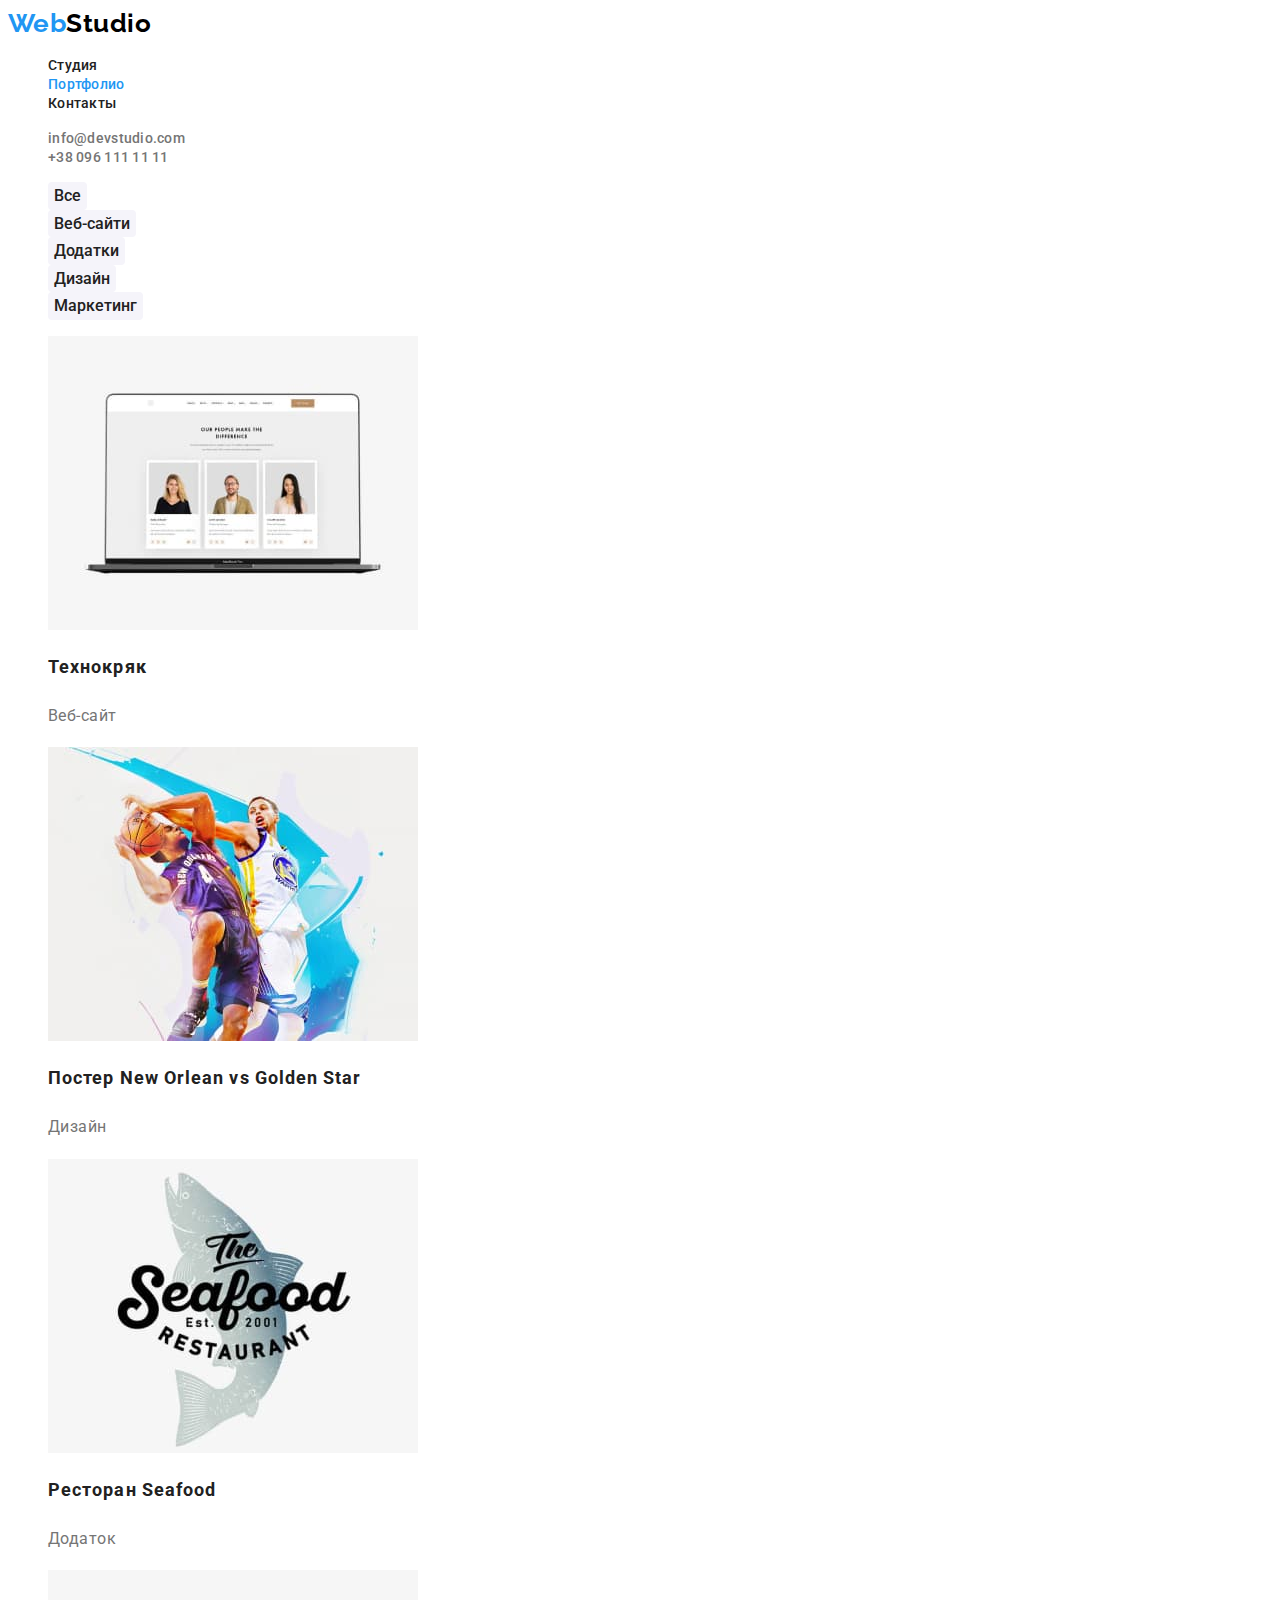
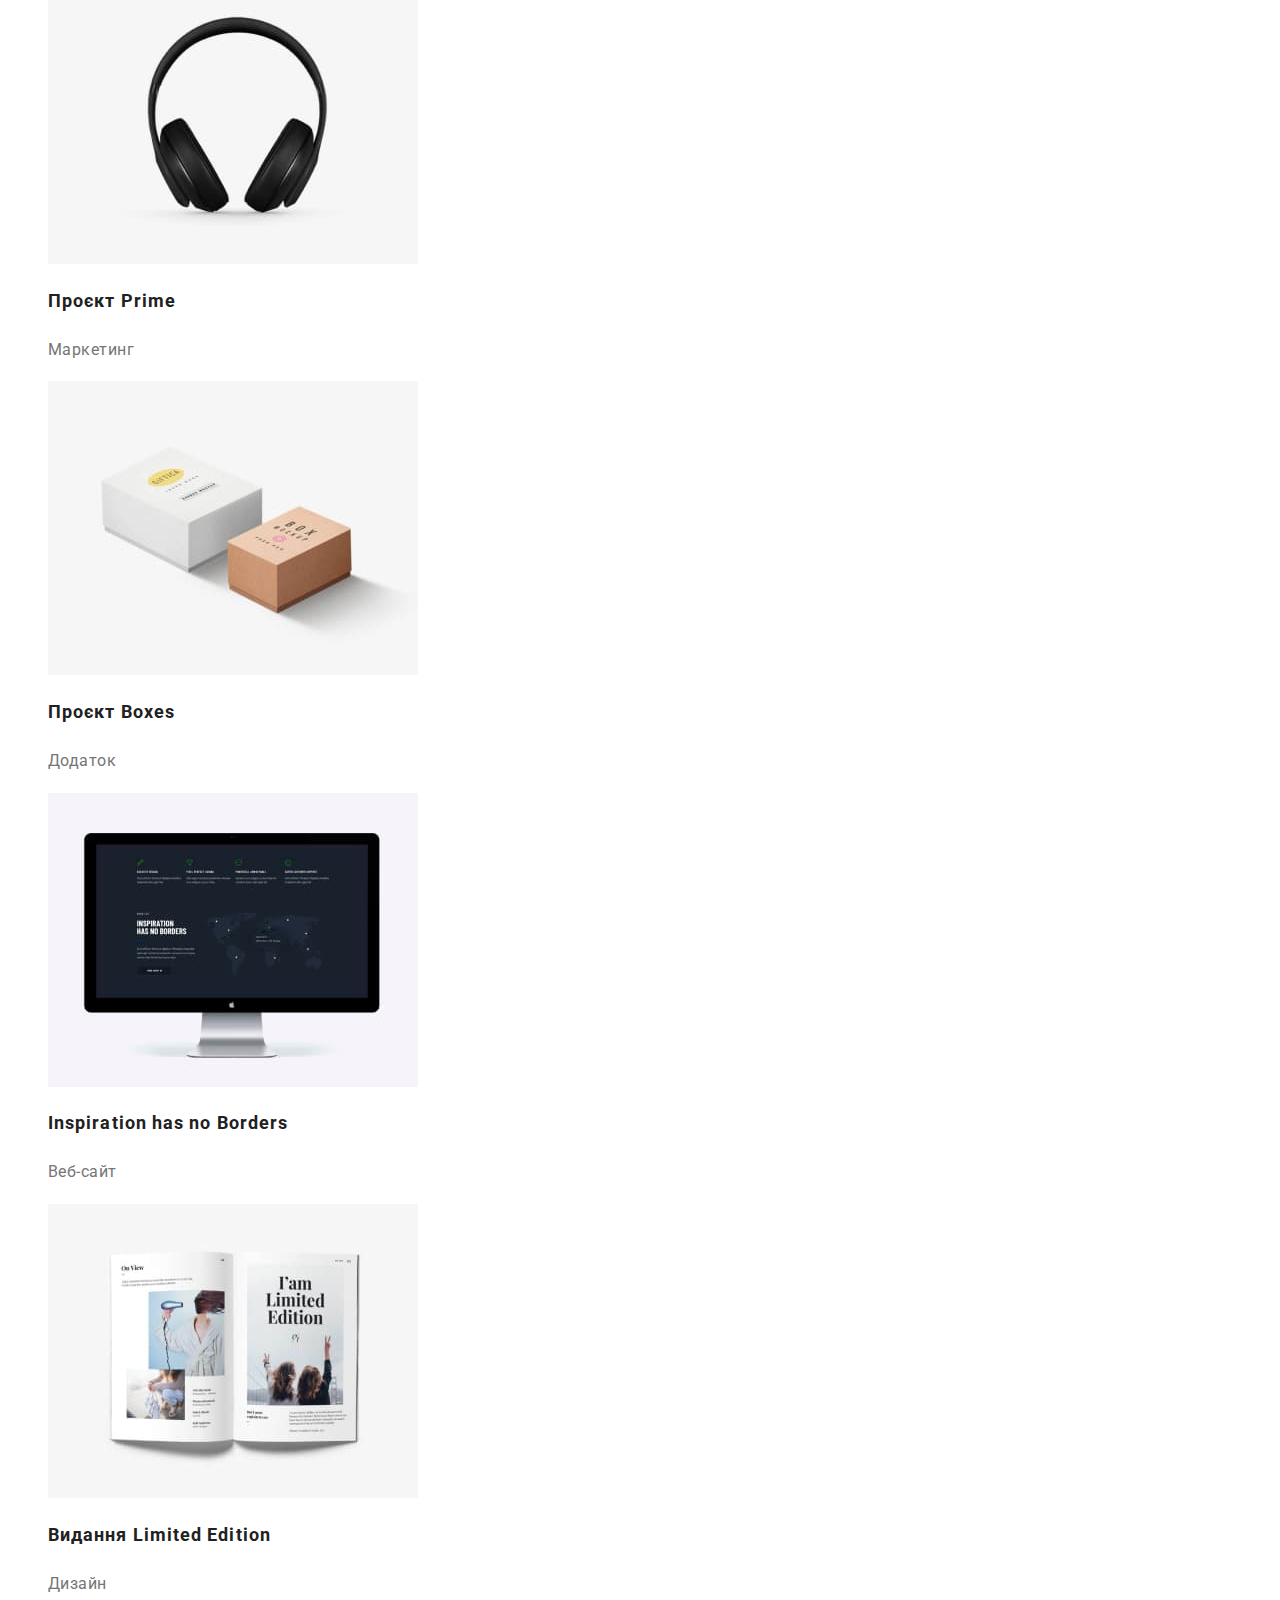
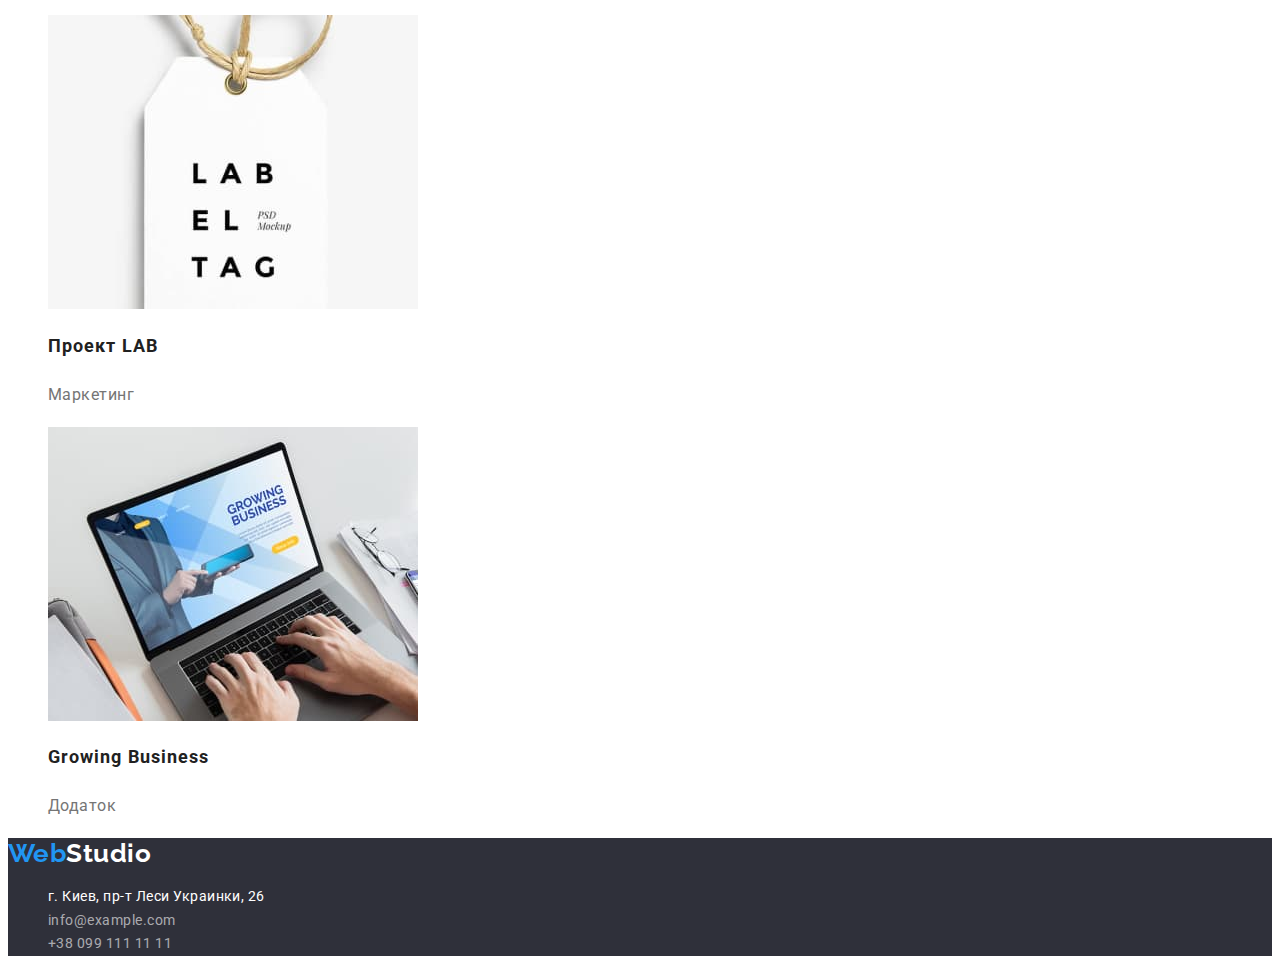
==== portfolio.html @ 651fc9aa "Добавив матеріали 2-го модуля" ====
<!DOCTYPE html>
<html lang="ru">
	<head>
		<meta charset="UTF-8" />
		<meta http-equiv="X-UA-Compatible" content="IE=edge" />
		<meta name="viewport" content="width=device-width, initial-scale=1.0" />
		<title>Document</title>
		<link
			href="https://fonts.googleapis.com/css2?family=Edu+TAS+Beginner:wght@700&family=Raleway:wght@700&family=Roboto:wght@400;500;700;900&display=swap"
			rel="stylesheet"
		/>
		<link rel="stylesheet" href="./css/styles.css" />
	</head>
	<body>
		<header>
			<a href="./index.html" class="logo"> <span class="logo-color">Web</span>Studio</a>
			<nav>
				<ul class="list">
					<li><a href="./index.html" class="nav-list">Студия</a></li>
					<li><a href="./portfolio.html" class="nav-list current">Портфолио</a></li>
					<li><a href="" class="nav-list">Контакты</a></li>
				</ul>
			</nav>
			<ul class="contacts">
				<li>
					<a href="mailto:info@devstudio.com" class="contacts-mail">info@devstudio.com</a>
				</li>
				<li>
					<a href="tel:+380961111111" class="contacts-tel">+38 096 111 11 11</a>
				</li>
			</ul>
		</header>

		<main>
			<section>
				<h1 hidden>Наши роботи</h1>
				<ul class="list">
					<li><button type="button" class="button">Все</button></li>
					<li><button type="button" class="button">Веб-сайти</button></li>
					<li><button type="button" class="button">Додатки</button></li>
					<li><button type="button" class="button">Дизайн</button></li>
					<li><button type="button" class="button">Маркетинг</button></li>
				</ul>
				<ul class="list">
					<li>
						<a href="" class="works-link">
							<img src="./images/robota1.jpg" alt="Откритий ноутбук" width="370" height="294" />
							<h2 class="works-title">Технокряк</h2>
							<p class="works-text">Веб-сайт</p>
						</a>
					</li>
					<li>
						<a href="" class="works-link">
							<img src="./images/robota2.jpg" alt="Два баскитболиста" width="370" height="294" />
							<h2 class="works-title">Постер New Orlean vs Golden Star</h2>
							<p class="works-text">Дизайн</p>
						</a>
					</li>
					<li>
						<a href="" class="works-link">
							<img src="./images/robota3.jpg" alt="Логотип" width="370" height="294" />
							<h2 class="works-title">Ресторан Seafood</h2>
							<p class="works-text">Додаток</p>
						</a>
					</li>
					<li>
						<a href="" class="works-link">
							<img src="./images/robota4.jpg" alt="Наушники" width="370" height="294" />
							<h2 class="works-title">Проєкт Prime</h2>
							<p class="works-text">Маркетинг</p>
						</a>
					</li>
					<li>
						<a href="" class="works-link">
							<img src="./images/robota5.jpg" alt="Два бокса" width="370" height="294" />
							<h2 class="works-title">Проєкт Boxes</h2>
							<p class="works-text">Додаток</p>
						</a>
					</li>
					<li>
						<a href="" class="works-link">
							<img src="./images/robota6.jpg" alt="Монитор" width="370" height="294" />
							<h2 class="works-title">Inspiration has no Borders</h2>
							<p class="works-text">Веб-сайт</p>
						</a>
					</li>
					<li>
						<a href="" class="works-link">
							<img src="./images/robota7.jpg" alt="Откритая книга" width="370" height="294" />
							<h2 class="works-title">Видання Limited Edition</h2>
							<p class="works-text">Дизайн</p>
						</a>
					</li>
					<li>
						<a href="" class="works-link">
							<img src="./images/robota8.jpg" alt="Бирка" width="370" height="294" />
							<h2 class="works-title">Проект LAB</h2>
							<p class="works-text">Маркетинг</p>
						</a>
					</li>
					<li>
						<a href="" class="works-link">
							<img src="./images/robota9.jpg" alt="Откритий ноутбук" width="370" height="294" />
							<h2 class="works-title">Growing Business</h2>
							<p class="works-text">Додаток</p>
						</a>
					</li>
				</ul>
			</section>
		</main>

		<footer class="footer">
			<a href="./index.html" class="logo">
				<span class="logo-color">Web</span><span class="footer-logo-color">Studio</span>
			</a>
			<address>
				<ul class="address-list">
					<li><a href="https://goo.gl/maps/35UjGf1LxanLmhbe7" class="address">г. Киев, пр-т Леси Украинки, 26</a></li>
					<li><a href="mailto:info@example.com" class="footer-mail">info@example.com</a></li>
					<li><a href="tel:+380991111111" class="footer-tel">+38 099 111 11 11</a></li>
				</ul>
			</address>
		</footer>
	</body>
</html>
---- css/styles.css ----
:root {
	--primary-text-color: #757575;
	--title-text-color: #212121;
	--title: #ffffff;
	--accent-color: #2196f3;
}

body {
	background-color: #ffffff;
	color: var(--primary-text-color);

	font-family: "Roboto", sans-serif;
	letter-spacing: 0.03em;
}

/* -----Header----- */

.logo {
	font-family: "Raleway", sans-serif;

	font-weight: 700;
	color: #000000;
	font-size: 26px;
	line-height: 1.19;
	text-decoration: none;
}

.logo-color {
	color: var(--accent-color);
}

.footer-logo-color {
	color: #ffffff;
}

.list,
.contacts,
.advantage-list,
.work-list,
.address-list {
	list-style-type: none;
}
.nav-list {
	color: var(--title-text-color);

	font-weight: 500;
	font-size: 14px;
	line-height: 1.14;
	letter-spacing: 0.02em;
	text-decoration: none;
	list-style-type: none;
}

.nav-list:hover,
.nav-list:focus {
	color: var(--accent-color);
}

.current {
	color: var(--accent-color);
}

.contacts-mail {
	color: var(--primary-text-color);

	font-weight: 500;
	font-size: 14px;
	line-height: 1.14;
	letter-spacing: 0.02em;
	text-decoration: none;
}

.contacts-mail:hover,
.contacts-mail:focus {
	color: var(--accent-color);
}

.contacts-tel {
	color: var(--primary-text-color);

	font-weight: 500;
	font-size: 14px;
	line-height: 1.14;
	letter-spacing: 0.02em;
	text-decoration: none;
}

.contacts-tel:hover,
.contacts-tel:focus {
	color: var(--accent-color);
}

/* -----Header----- */

/* -----Main-----*/

.section-hero {
	background-color: #2f303a;
}

.title {
	color: var(--title);

	font-weight: 900;
	font-size: 44px;
	line-height: 1.4;
	text-align: center;
	letter-spacing: 0.06em;
	text-transform: uppercase;
}

.btn {
	color: var(--title);
	background-color: var(--accent-color);
	box-shadow: 0px 4px 4px rgba(0, 0, 0, 0.15);
	border-radius: 4px;

	font-family: inherit;
	font-weight: 700;
	font-size: 16px;
	line-height: 1.9;
	display: flex;
	align-items: center;
	text-align: center;
	letter-spacing: 0.06em;
	cursor: pointer;
}

.btn:hover,
.btn:focus {
	background-color: #188ce8;
}

/* -----Секція переваг-----*/

.advantage-title {
	color: var(--title-text-color);

	font-size: 14px;
	line-height: 1.14;
	text-transform: uppercase;
}

.advantage-text {
	font-size: 14px;
	line-height: 1.7;
}

/* -----Секція переваг-----*/

/* -----Чим ми займаємся та наша команда----- */

.section-team {
	background-color: #f5f4fa;
}

.work-title {
	color: var(--title-text-color);

	font-size: 36px;
	line-height: 1.17;
	text-align: center;
}

.name-title {
	color: var(--title-text-color);

	font-weight: 500;
	font-size: 16px;
	line-height: 1.19;
	text-align: center;
}

.team-text {
	font-size: 16px;
	line-height: 1.19;
	text-align: center;
}

/* -----Чим ми займаємся та наша команда----- */

/* -----Main-----*/

/* ----- Footer -----*/

.footer {
	background-color: #2f303a;
}
.address {
	color: #ffffff;

	font-weight: 400;
	font-size: 14px;
	line-height: 1.7;
	text-decoration: none;
	font-style: normal;
}

.address:hover {
	color: var(--accent-color);
}

.footer-mail,
.footer-tel {
	color: rgba(255, 255, 255, 0.6);

	font-weight: 400;
	font-size: 14px;
	line-height: 1.7;
	text-decoration: none;
	font-style: normal;
}

.footer-mail:hover,
.footer-mail:focus {
	color: var(--accent-color);
}

.footer-tel:hover,
.footer-tel:focus {
	color: var(--accent-color);
}

/* ----- Footer -----*/

/* -----Портфоліо===== */

.button {
	background: #f5f4fa;
	border-radius: 4px;
	color: var(--title-text-color);

	font-family: inherit;
	font-weight: 500;
	font-size: 16px;
	line-height: 1.6;
	text-align: center;
	border: 0;
	cursor: pointer;
}

.button:hover,
.button:focus {
	background-color: var(--accent-color);
	color: #ffffff;
}

.works-link {
	text-decoration: none;
}
.works-title {
	color: var(--title-text-color);

	font-size: 18px;
	line-height: 2;
	letter-spacing: 0.06em;
}

.works-text {
	color: var(--primary-text-color);

	font-size: 16px;
	line-height: 1.9;
}
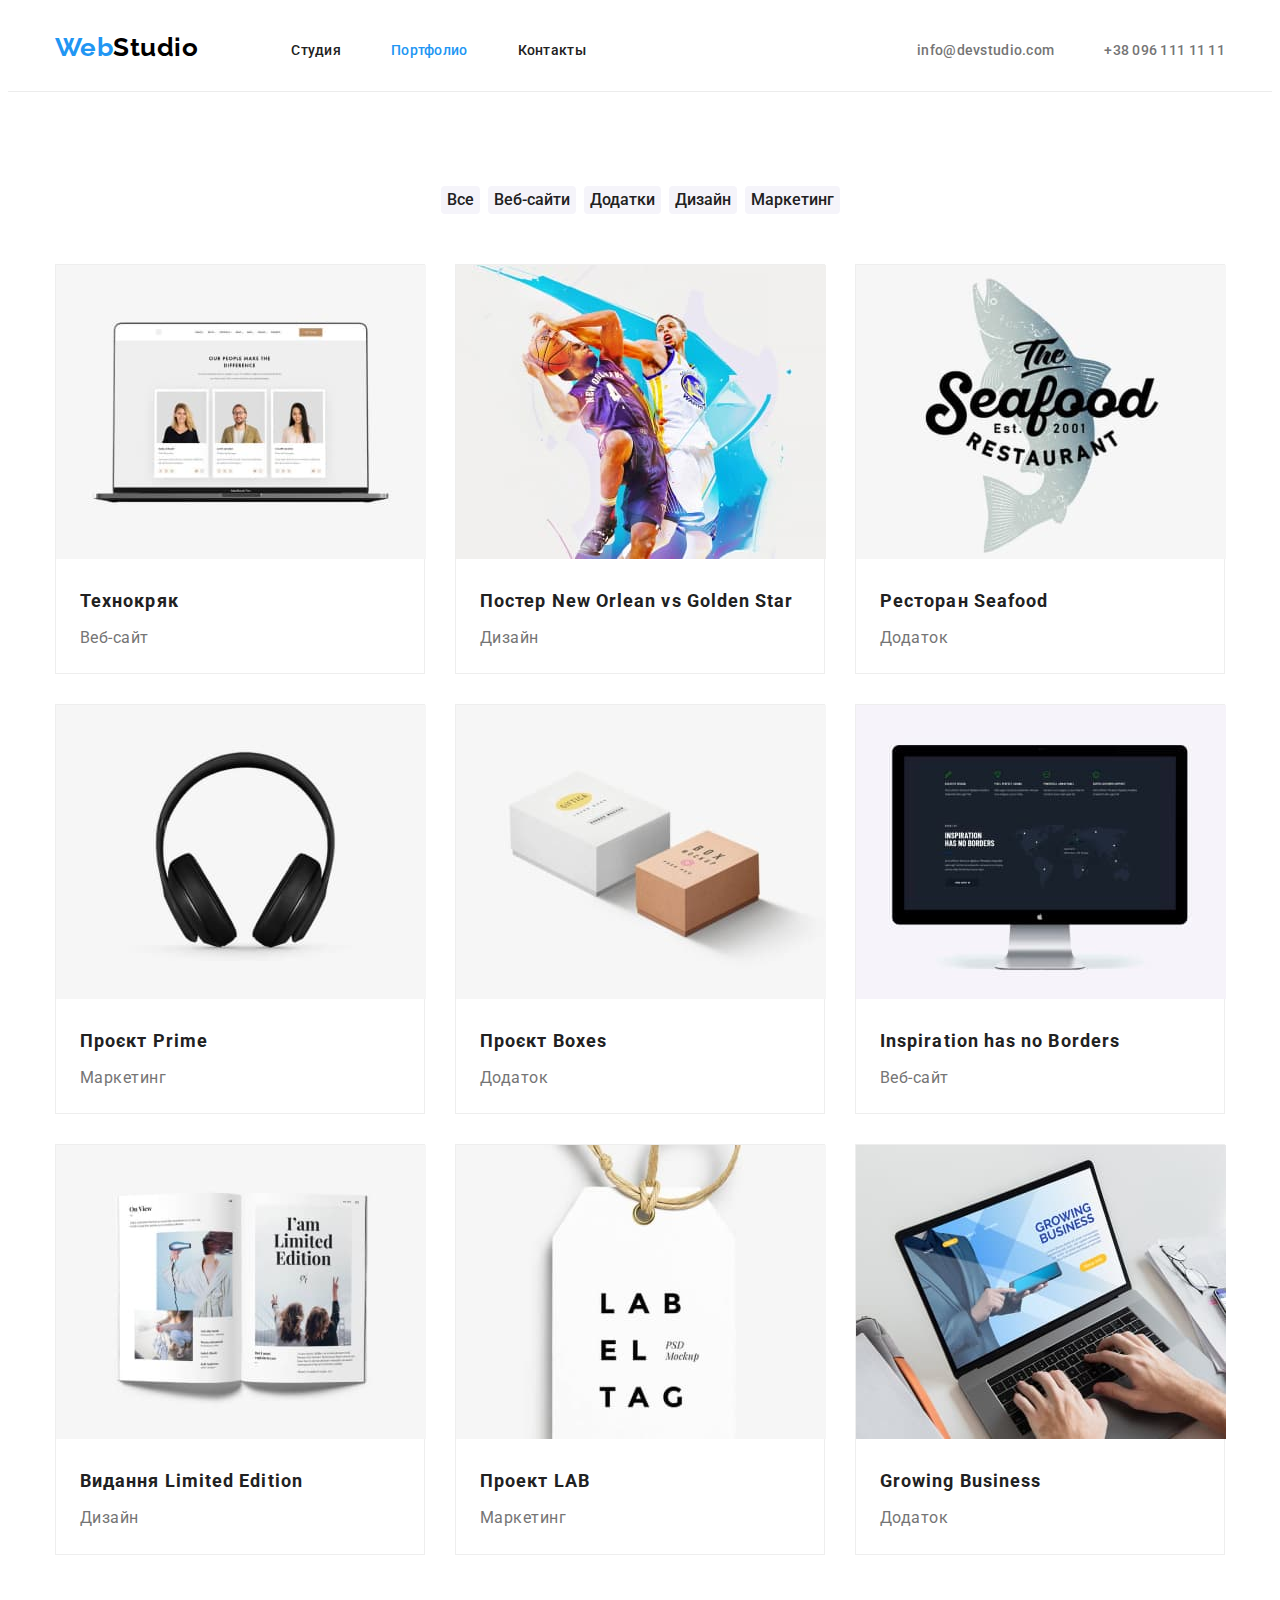
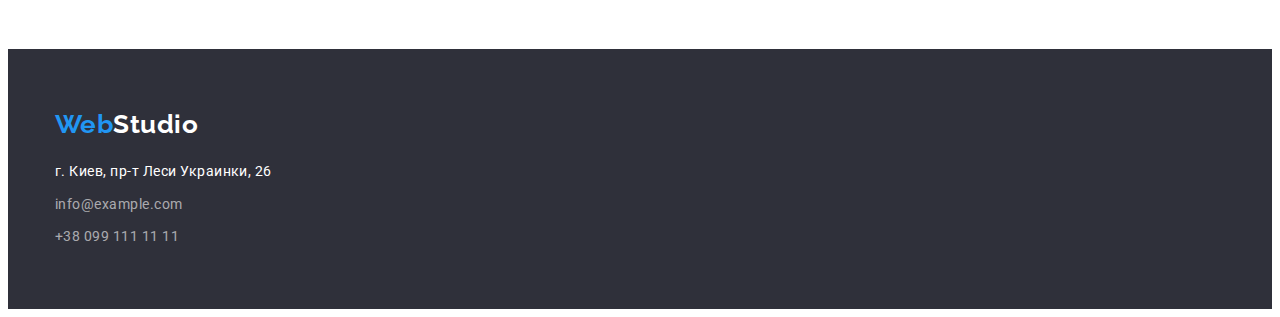
==== commit fc155088: "Виконав домашнє завдання 3" ====
--- a/portfolio.html
+++ b/portfolio.html
@@ -6,120 +6,135 @@
 		<meta name="viewport" content="width=device-width, initial-scale=1.0" />
 		<title>Document</title>
 		<link
+			rel="stylesheet"
+			href="https://cdnjs.cloudflare.com/ajax/libs/modern-normalize/1.1.0/modern-normalize.min.css"
+			integrity="sha512-wpPYUAdjBVSE4KJnH1VR1HeZfpl1ub8YT/NKx4PuQ5NmX2tKuGu6U/JRp5y+Y8XG2tV+wKQpNHVUX03MfMFn9Q=="
+			crossorigin="anonymous"
+			referrerpolicy="no-referrer"
+		/>
+		<link
 			href="https://fonts.googleapis.com/css2?family=Edu+TAS+Beginner:wght@700&family=Raleway:wght@700&family=Roboto:wght@400;500;700;900&display=swap"
 			rel="stylesheet"
 		/>
 		<link rel="stylesheet" href="./css/styles.css" />
 	</head>
 	<body>
-		<header>
-			<a href="./index.html" class="logo"> <span class="logo-color">Web</span>Studio</a>
-			<nav>
-				<ul class="list">
-					<li><a href="./index.html" class="nav-list">Студия</a></li>
-					<li><a href="./portfolio.html" class="nav-list current">Портфолио</a></li>
-					<li><a href="" class="nav-list">Контакты</a></li>
+		<header class="header">
+			<div class="container">
+				<a href="./index.html" class="logo"> <span class="logo-color">Web</span>Studio</a>
+				<nav class="nav">
+					<ul class="list header-list">
+						<li class="header-item"><a href="./index.html" class="nav-list">Студия</a></li>
+						<li class="header-item"><a href="./portfolio.html" class="nav-list current">Портфолио</a></li>
+						<li class="header-item"><a href="" class="nav-list">Контакты</a></li>
+					</ul>
+				</nav>
+				<ul class="contacts">
+					<li>
+						<a href="mailto:info@devstudio.com" class="contacts-mail">info@devstudio.com</a>
+					</li>
+					<li>
+						<a href="tel:+380961111111" class="contacts-tel">+38 096 111 11 11</a>
+					</li>
 				</ul>
-			</nav>
-			<ul class="contacts">
-				<li>
-					<a href="mailto:info@devstudio.com" class="contacts-mail">info@devstudio.com</a>
-				</li>
-				<li>
-					<a href="tel:+380961111111" class="contacts-tel">+38 096 111 11 11</a>
-				</li>
-			</ul>
+			</div>
 		</header>
 
 		<main>
-			<section>
-				<h1 hidden>Наши роботи</h1>
-				<ul class="list">
-					<li><button type="button" class="button">Все</button></li>
-					<li><button type="button" class="button">Веб-сайти</button></li>
-					<li><button type="button" class="button">Додатки</button></li>
-					<li><button type="button" class="button">Дизайн</button></li>
-					<li><button type="button" class="button">Маркетинг</button></li>
-				</ul>
-				<ul class="list">
-					<li>
-						<a href="" class="works-link">
-							<img src="./images/robota1.jpg" alt="Откритий ноутбук" width="370" height="294" />
-							<h2 class="works-title">Технокряк</h2>
-							<p class="works-text">Веб-сайт</p>
-						</a>
-					</li>
-					<li>
-						<a href="" class="works-link">
-							<img src="./images/robota2.jpg" alt="Два баскитболиста" width="370" height="294" />
-							<h2 class="works-title">Постер New Orlean vs Golden Star</h2>
-							<p class="works-text">Дизайн</p>
-						</a>
-					</li>
-					<li>
-						<a href="" class="works-link">
-							<img src="./images/robota3.jpg" alt="Логотип" width="370" height="294" />
-							<h2 class="works-title">Ресторан Seafood</h2>
-							<p class="works-text">Додаток</p>
-						</a>
-					</li>
-					<li>
-						<a href="" class="works-link">
-							<img src="./images/robota4.jpg" alt="Наушники" width="370" height="294" />
-							<h2 class="works-title">Проєкт Prime</h2>
-							<p class="works-text">Маркетинг</p>
-						</a>
-					</li>
-					<li>
-						<a href="" class="works-link">
-							<img src="./images/robota5.jpg" alt="Два бокса" width="370" height="294" />
-							<h2 class="works-title">Проєкт Boxes</h2>
-							<p class="works-text">Додаток</p>
-						</a>
-					</li>
-					<li>
-						<a href="" class="works-link">
-							<img src="./images/robota6.jpg" alt="Монитор" width="370" height="294" />
-							<h2 class="works-title">Inspiration has no Borders</h2>
-							<p class="works-text">Веб-сайт</p>
-						</a>
-					</li>
-					<li>
-						<a href="" class="works-link">
-							<img src="./images/robota7.jpg" alt="Откритая книга" width="370" height="294" />
-							<h2 class="works-title">Видання Limited Edition</h2>
-							<p class="works-text">Дизайн</p>
-						</a>
-					</li>
-					<li>
-						<a href="" class="works-link">
-							<img src="./images/robota8.jpg" alt="Бирка" width="370" height="294" />
-							<h2 class="works-title">Проект LAB</h2>
-							<p class="works-text">Маркетинг</p>
-						</a>
-					</li>
-					<li>
-						<a href="" class="works-link">
-							<img src="./images/robota9.jpg" alt="Откритий ноутбук" width="370" height="294" />
-							<h2 class="works-title">Growing Business</h2>
-							<p class="works-text">Додаток</p>
-						</a>
-					</li>
-				</ul>
+			<section class="section">
+				<div class="container">
+					<h1 class="visually-hidden">Наши роботи</h1>
+					<ul class="list-button">
+						<li class="button-item"><button type="button" class="button">Все</button></li>
+						<li class="button-item"><button type="button" class="button">Веб-сайти</button></li>
+						<li class="button-item"><button type="button" class="button">Додатки</button></li>
+						<li class="button-item"><button type="button" class="button">Дизайн</button></li>
+						<li class="button-item"><button type="button" class="button">Маркетинг</button></li>
+					</ul>
+					<ul class="list-works">
+						<li class="item-works">
+							<a href="" class="works-link">
+								<img src="./images/robota1.jpg" alt="Откритий ноутбук" width="370" height="294" />
+								<h2 class="works-title">Технокряк</h2>
+								<p class="works-text">Веб-сайт</p>
+							</a>
+						</li>
+						<li class="item-works">
+							<a href="" class="works-link">
+								<img src="./images/robota2.jpg" alt="Два баскитболиста" width="370" height="294" />
+								<h2 class="works-title">Постер New Orlean vs Golden Star</h2>
+								<p class="works-text">Дизайн</p>
+							</a>
+						</li>
+						<li class="item-works">
+							<a href="" class="works-link">
+								<img src="./images/robota3.jpg" alt="Логотип" width="370" height="294" />
+								<h2 class="works-title">Ресторан Seafood</h2>
+								<p class="works-text">Додаток</p>
+							</a>
+						</li>
+						<li class="item-works">
+							<a href="" class="works-link">
+								<img src="./images/robota4.jpg" alt="Наушники" width="370" height="294" />
+								<h2 class="works-title">Проєкт Prime</h2>
+								<p class="works-text">Маркетинг</p>
+							</a>
+						</li>
+						<li class="item-works">
+							<a href="" class="works-link">
+								<img src="./images/robota5.jpg" alt="Два бокса" width="370" height="294" />
+								<h2 class="works-title">Проєкт Boxes</h2>
+								<p class="works-text">Додаток</p>
+							</a>
+						</li>
+						<li class="item-works">
+							<a href="" class="works-link">
+								<img src="./images/robota6.jpg" alt="Монитор" width="370" height="294" />
+								<h2 class="works-title">Inspiration has no Borders</h2>
+								<p class="works-text">Веб-сайт</p>
+							</a>
+						</li>
+						<li class="item-works">
+							<a href="" class="works-link">
+								<img src="./images/robota7.jpg" alt="Откритая книга" width="370" height="294" />
+								<h2 class="works-title">Видання Limited Edition</h2>
+								<p class="works-text">Дизайн</p>
+							</a>
+						</li>
+						<li class="item-works">
+							<a href="" class="works-link">
+								<img src="./images/robota8.jpg" alt="Бирка" width="370" height="294" />
+								<h2 class="works-title">Проект LAB</h2>
+								<p class="works-text">Маркетинг</p>
+							</a>
+						</li>
+						<li class="item-works">
+							<a href="" class="works-link">
+								<img src="./images/robota9.jpg" alt="Откритий ноутбук" width="370" height="294" />
+								<h2 class="works-title">Growing Business</h2>
+								<p class="works-text">Додаток</p>
+							</a>
+						</li>
+					</ul>
+				</div>
 			</section>
 		</main>
 
 		<footer class="footer">
-			<a href="./index.html" class="logo">
-				<span class="logo-color">Web</span><span class="footer-logo-color">Studio</span>
-			</a>
-			<address>
-				<ul class="address-list">
-					<li><a href="https://goo.gl/maps/35UjGf1LxanLmhbe7" class="address">г. Киев, пр-т Леси Украинки, 26</a></li>
-					<li><a href="mailto:info@example.com" class="footer-mail">info@example.com</a></li>
-					<li><a href="tel:+380991111111" class="footer-tel">+38 099 111 11 11</a></li>
-				</ul>
-			</address>
+			<div class="container">
+				<a href="./index.html" class="logo-footer">
+					<span class="logo-color">Web</span><span class="footer-logo-color">Studio</span>
+				</a>
+				<address>
+					<ul class="address-list">
+						<li class="address-item">
+							<a href="https://goo.gl/maps/35UjGf1LxanLmhbe7" class="address">г. Киев, пр-т Леси Украинки, 26</a>
+						</li>
+						<li class="address-item"><a href="mailto:info@example.com" class="footer-mail">info@example.com</a></li>
+						<li class="address-item"><a href="tel:+380991111111" class="footer-tel">+38 099 111 11 11</a></li>
+					</ul>
+				</address>
+			</div>
 		</footer>
 	</body>
 </html>
--- a/css/styles.css
+++ b/css/styles.css
@@ -13,6 +13,45 @@
 	letter-spacing: 0.03em;
 }
 
+h1,
+h2,
+h3,
+h4,
+h5,
+h6,
+p {
+	margin: 0;
+}
+ul,
+ol {
+	margin: 0;
+	padding-left: 0;
+}
+
+header {
+	border-bottom: 1px solid #ececec;
+}
+
+*,
+*::before,
+*::after {
+	box-sizing: border-box;
+}
+
+.container {
+	width: 100%;
+	max-width: 1200px;
+	margin-left: auto;
+	margin-right: auto;
+	padding-left: 15px;
+	padding-right: 15px;
+}
+
+.section {
+	padding-top: 94px;
+	padding-bottom: 94px;
+}
+
 /* -----Header----- */
 
 .logo {
@@ -23,6 +62,9 @@
 	font-size: 26px;
 	line-height: 1.19;
 	text-decoration: none;
+	margin-right: 93px;
+	margin-top: 24px;
+	margin-bottom: 25px;
 }
 
 .logo-color {
@@ -37,9 +79,27 @@
 .contacts,
 .advantage-list,
 .work-list,
-.address-list {
+.work-list-team,
+.address-list,
+.list-button,
+.list-works {
 	list-style-type: none;
 }
+
+.header > .container {
+	display: flex;
+}
+
+.header-list {
+	display: flex;
+	margin-top: 32px;
+	margin-bottom: 32px;
+}
+
+.header-item:not(:last-child) {
+	margin-right: 50px;
+}
+
 .nav-list {
 	color: var(--title-text-color);
 
@@ -60,6 +120,13 @@
 	color: var(--accent-color);
 }
 
+.contacts {
+	display: flex;
+	margin-left: auto;
+	margin-top: 32px;
+	margin-bottom: 32px;
+}
+
 .contacts-mail {
 	color: var(--primary-text-color);
 
@@ -68,6 +135,7 @@
 	line-height: 1.14;
 	letter-spacing: 0.02em;
 	text-decoration: none;
+	margin-right: 50px;
 }
 
 .contacts-mail:hover,
@@ -96,6 +164,8 @@
 
 .section-hero {
 	background-color: #2f303a;
+	padding-top: 200px;
+	padding-bottom: 200px;
 }
 
 .title {
@@ -119,11 +189,12 @@
 	font-weight: 700;
 	font-size: 16px;
 	line-height: 1.9;
-	display: flex;
-	align-items: center;
+	cursor: pointer;
 	text-align: center;
 	letter-spacing: 0.06em;
-	cursor: pointer;
+	display: block;
+	margin: auto;
+	margin-top: 30px;
 }
 
 .btn:hover,
@@ -131,7 +202,28 @@
 	background-color: #188ce8;
 }
 
-/* -----Секція переваг-----*/
+/* -----Секція переваг та чим ми займаємся-----*/
+
+.visually-hidden {
+	position: absolute;
+	white-space: nowrap;
+	width: 1px;
+	height: 1px;
+	overflow: hidden;
+	border: 0;
+	padding: 0;
+	clip: rect(0 0 0 0);
+	clip-path: inset(50%);
+	margin: -1px;
+}
+
+.advantage-list {
+	display: flex;
+}
+
+.advantage-item:not(:last-child) {
+	margin-right: 30px;
+}
 
 .advantage-title {
 	color: var(--title-text-color);
@@ -139,6 +231,7 @@
 	font-size: 14px;
 	line-height: 1.14;
 	text-transform: uppercase;
+	margin-bottom: 10px;
 }
 
 .advantage-text {
@@ -146,20 +239,55 @@
 	line-height: 1.7;
 }
 
-/* -----Секція переваг-----*/
-
-/* -----Чим ми займаємся та наша команда----- */
+.work-title {
+	color: var(--title-text-color);
+
+	font-size: 36px;
+	line-height: 1.17;
+	text-align: center;
+	margin-top: 94px;
+	margin-bottom: 50px;
+}
+
+.work-list {
+	display: flex;
+	gap: 30px;
+}
+
+.work-item {
+	width: calc((100% - 60px) / 3);
+}
+
+/* -----Секція переваг та чим ми займаємся-----*/
+
+/* -----Наша команда----- */
 
 .section-team {
 	background-color: #f5f4fa;
 }
 
-.work-title {
+.work-title-team {
 	color: var(--title-text-color);
 
 	font-size: 36px;
 	line-height: 1.17;
 	text-align: center;
+	margin-bottom: 50px;
+}
+
+.work-list-team {
+	display: flex;
+	gap: 30px;
+}
+
+.work-item-team {
+	width: calc((100% - 90px) / 4);
+}
+
+.work-item-team {
+	background: #ffffff;
+	box-shadow: 0px 1px 3px rgba(0, 0, 0, 0.12), 0px 1px 1px rgba(0, 0, 0, 0.14), 0px 2px 1px rgba(0, 0, 0, 0.2);
+	border-radius: 0px 0px 4px 4px;
 }
 
 .name-title {
@@ -169,15 +297,18 @@
 	font-size: 16px;
 	line-height: 1.19;
 	text-align: center;
+	margin-top: 30px;
+	margin-bottom: 10px;
 }
 
 .team-text {
 	font-size: 16px;
 	line-height: 1.19;
 	text-align: center;
-}
-
-/* -----Чим ми займаємся та наша команда----- */
+	margin-bottom: 30px;
+}
+
+/* -----Наша команда----- */
 
 /* -----Main-----*/
 
@@ -185,7 +316,20 @@
 
 .footer {
 	background-color: #2f303a;
-}
+	padding-top: 60px;
+	padding-bottom: 60px;
+}
+
+.logo-footer {
+	font-family: "Raleway", sans-serif;
+
+	font-weight: 700;
+	color: #000000;
+	font-size: 26px;
+	line-height: 1.19;
+	text-decoration: none;
+}
+
 .address {
 	color: #ffffff;
 
@@ -194,6 +338,14 @@
 	line-height: 1.7;
 	text-decoration: none;
 	font-style: normal;
+}
+
+.address-list {
+	margin-top: 20px;
+}
+
+.address-item:not(:last-child) {
+	margin-bottom: 9px;
 }
 
 .address:hover {
@@ -224,6 +376,15 @@
 /* ----- Footer -----*/
 
 /* -----Портфоліо===== */
+
+.list-button {
+	display: flex;
+	justify-content: center;
+}
+
+.button-item:not(:last-child) {
+	margin-right: 8px;
+}
 
 .button {
 	background: #f5f4fa;
@@ -245,15 +406,29 @@
 	color: #ffffff;
 }
 
+.button-item {
+	margin-bottom: 50px;
+}
+
+/* ----- Роботи -----*/
+
+.list-works {
+	display: flex;
+	flex-wrap: wrap;
+	gap: 30px;
+}
+
 .works-link {
 	text-decoration: none;
 }
 .works-title {
 	color: var(--title-text-color);
 
+	font-style: normal;
 	font-size: 18px;
 	line-height: 2;
 	letter-spacing: 0.06em;
+	margin: 20px 24px 4px;
 }
 
 .works-text {
@@ -261,4 +436,14 @@
 
 	font-size: 16px;
 	line-height: 1.9;
-}
+
+	margin: 0px 24px 20px;
+}
+
+.item-works {
+	background: #ffffff;
+	border: 1px solid #eeeeee;
+
+	width: calc((100% - 60px) / 3);
+}
+/* ----- Роботи -----*/
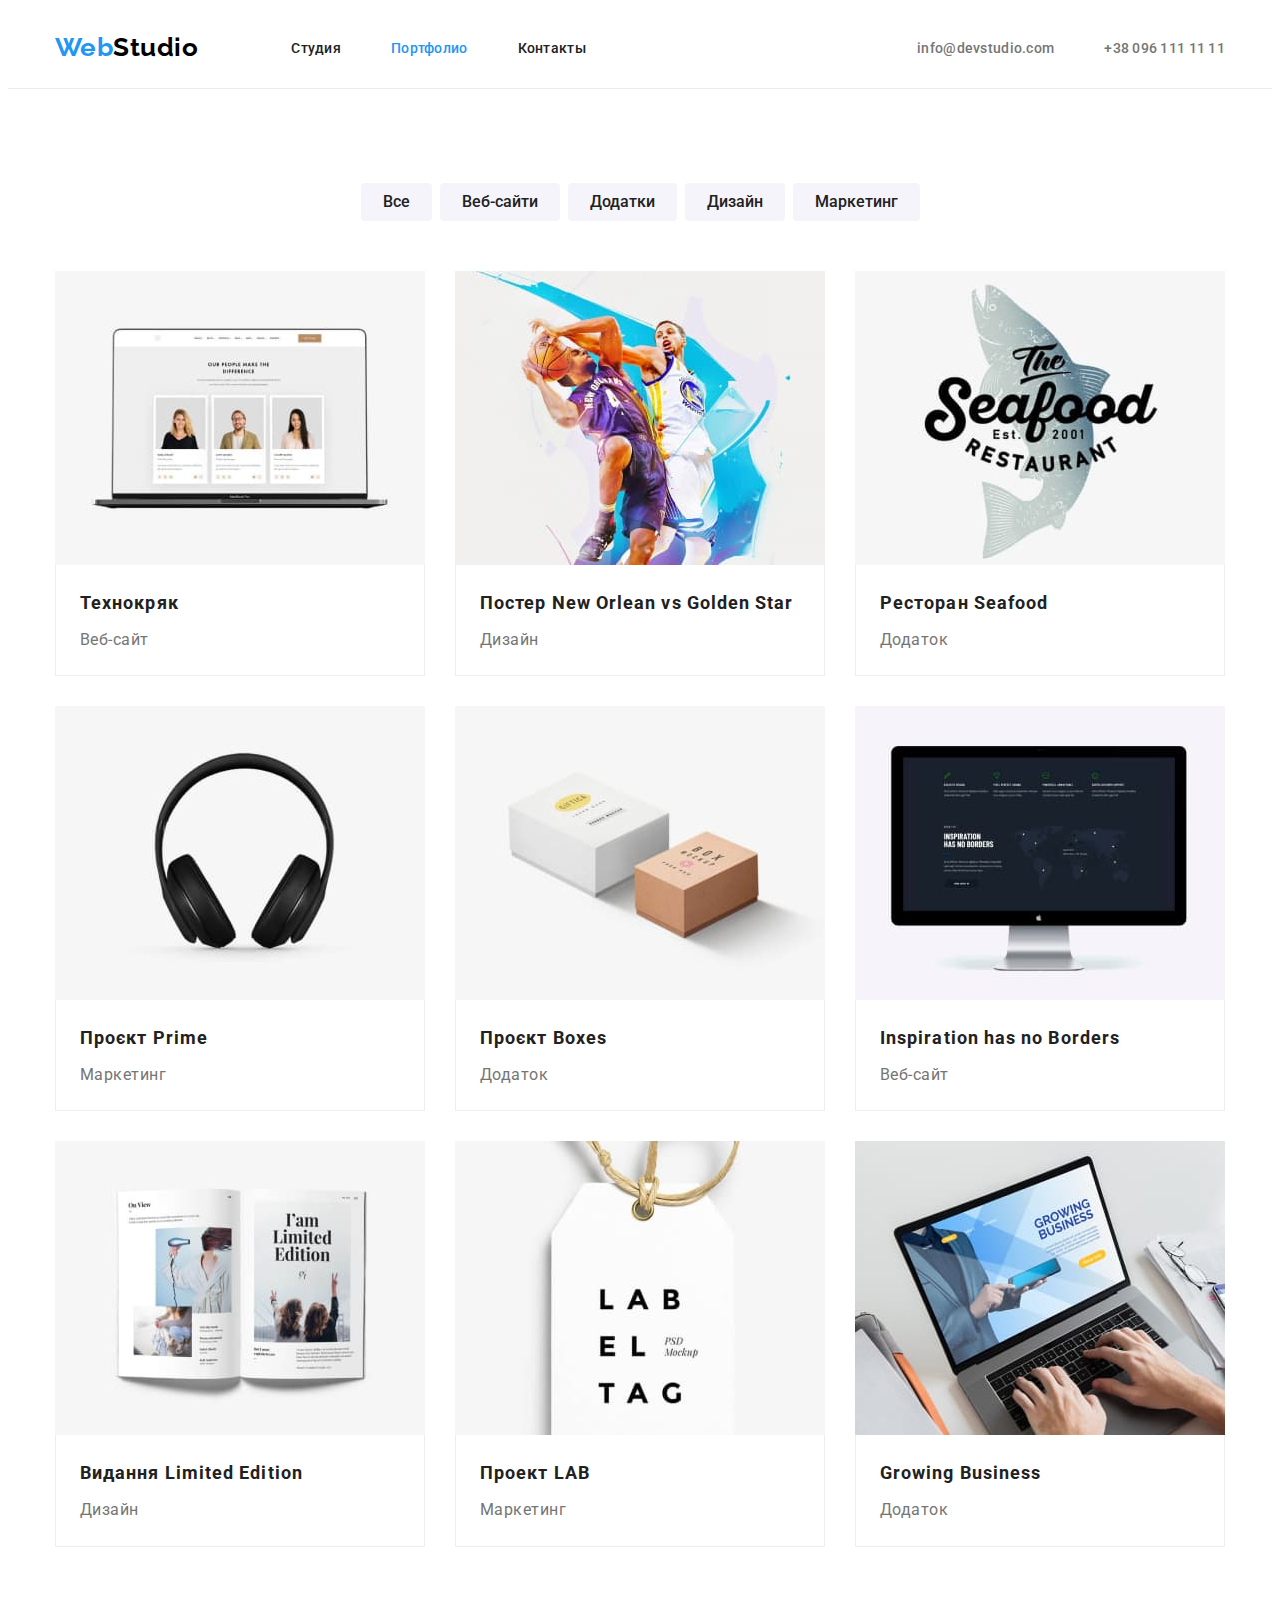
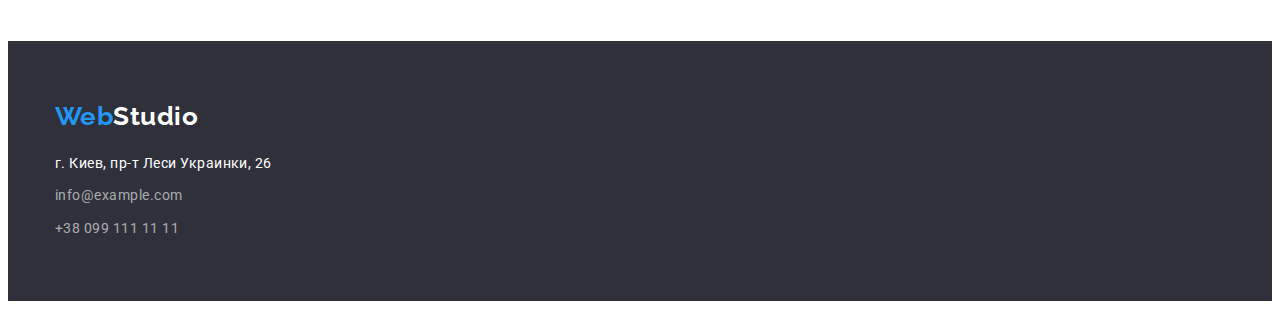
==== commit 3874b4e1: "Вніс виправлення в ДЗ 3" ====
--- a/portfolio.html
+++ b/portfolio.html
@@ -21,8 +21,8 @@
 	<body>
 		<header class="header">
 			<div class="container">
-				<a href="./index.html" class="logo"> <span class="logo-color">Web</span>Studio</a>
 				<nav class="nav">
+					<a href="./index.html" class="logo"><span class="logo-color">Web</span>Studio</a>
 					<ul class="list header-list">
 						<li class="header-item"><a href="./index.html" class="nav-list">Студия</a></li>
 						<li class="header-item"><a href="./portfolio.html" class="nav-list current">Портфолио</a></li>
@@ -30,7 +30,7 @@
 					</ul>
 				</nav>
 				<ul class="contacts">
-					<li>
+					<li class="contacts-item">
 						<a href="mailto:info@devstudio.com" class="contacts-mail">info@devstudio.com</a>
 					</li>
 					<li>
@@ -55,64 +55,82 @@
 						<li class="item-works">
 							<a href="" class="works-link">
 								<img src="./images/robota1.jpg" alt="Откритий ноутбук" width="370" height="294" />
-								<h2 class="works-title">Технокряк</h2>
-								<p class="works-text">Веб-сайт</p>
+								<div class="container-works">
+									<h2 class="works-title">Технокряк</h2>
+									<p class="works-text">Веб-сайт</p>
+								</div>
 							</a>
 						</li>
 						<li class="item-works">
 							<a href="" class="works-link">
 								<img src="./images/robota2.jpg" alt="Два баскитболиста" width="370" height="294" />
-								<h2 class="works-title">Постер New Orlean vs Golden Star</h2>
-								<p class="works-text">Дизайн</p>
+								<div class="container-works">
+									<h2 class="works-title">Постер New Orlean vs Golden Star</h2>
+									<p class="works-text">Дизайн</p>
+								</div>
 							</a>
 						</li>
 						<li class="item-works">
 							<a href="" class="works-link">
 								<img src="./images/robota3.jpg" alt="Логотип" width="370" height="294" />
-								<h2 class="works-title">Ресторан Seafood</h2>
-								<p class="works-text">Додаток</p>
+								<div class="container-works">
+									<h2 class="works-title">Ресторан Seafood</h2>
+									<p class="works-text">Додаток</p>
+								</div>
 							</a>
 						</li>
 						<li class="item-works">
 							<a href="" class="works-link">
 								<img src="./images/robota4.jpg" alt="Наушники" width="370" height="294" />
-								<h2 class="works-title">Проєкт Prime</h2>
-								<p class="works-text">Маркетинг</p>
+								<div class="container-works">
+									<h2 class="works-title">Проєкт Prime</h2>
+									<p class="works-text">Маркетинг</p>
+								</div>
 							</a>
 						</li>
 						<li class="item-works">
 							<a href="" class="works-link">
 								<img src="./images/robota5.jpg" alt="Два бокса" width="370" height="294" />
-								<h2 class="works-title">Проєкт Boxes</h2>
-								<p class="works-text">Додаток</p>
+								<div class="container-works">
+									<h2 class="works-title">Проєкт Boxes</h2>
+									<p class="works-text">Додаток</p>
+								</div>
 							</a>
 						</li>
 						<li class="item-works">
 							<a href="" class="works-link">
 								<img src="./images/robota6.jpg" alt="Монитор" width="370" height="294" />
-								<h2 class="works-title">Inspiration has no Borders</h2>
-								<p class="works-text">Веб-сайт</p>
+								<div class="container-works">
+									<h2 class="works-title">Inspiration has no Borders</h2>
+									<p class="works-text">Веб-сайт</p>
+								</div>
 							</a>
 						</li>
 						<li class="item-works">
 							<a href="" class="works-link">
 								<img src="./images/robota7.jpg" alt="Откритая книга" width="370" height="294" />
-								<h2 class="works-title">Видання Limited Edition</h2>
-								<p class="works-text">Дизайн</p>
+								<div class="container-works">
+									<h2 class="works-title">Видання Limited Edition</h2>
+									<p class="works-text">Дизайн</p>
+								</div>
 							</a>
 						</li>
 						<li class="item-works">
 							<a href="" class="works-link">
 								<img src="./images/robota8.jpg" alt="Бирка" width="370" height="294" />
-								<h2 class="works-title">Проект LAB</h2>
-								<p class="works-text">Маркетинг</p>
+								<div class="container-works">
+									<h2 class="works-title">Проект LAB</h2>
+									<p class="works-text">Маркетинг</p>
+								</div>
 							</a>
 						</li>
 						<li class="item-works">
 							<a href="" class="works-link">
 								<img src="./images/robota9.jpg" alt="Откритий ноутбук" width="370" height="294" />
-								<h2 class="works-title">Growing Business</h2>
-								<p class="works-text">Додаток</p>
+								<div class="container-works">
+									<h2 class="works-title">Growing Business</h2>
+									<p class="works-text">Додаток</p>
+								</div>
 							</a>
 						</li>
 					</ul>
--- a/css/styles.css
+++ b/css/styles.css
@@ -38,8 +38,13 @@
 	box-sizing: border-box;
 }
 
+img {
+	display: block;
+	max-width: 100%;
+	height: auto;
+}
+
 .container {
-	width: 100%;
 	max-width: 1200px;
 	margin-left: auto;
 	margin-right: auto;
@@ -63,8 +68,8 @@
 	line-height: 1.19;
 	text-decoration: none;
 	margin-right: 93px;
-	margin-top: 24px;
-	margin-bottom: 25px;
+	padding-top: 24px;
+	padding-bottom: 25px;
 }
 
 .logo-color {
@@ -88,12 +93,16 @@
 
 .header > .container {
 	display: flex;
+	align-items: center;
+}
+
+.nav {
+	display: flex;
 }
 
 .header-list {
 	display: flex;
-	margin-top: 32px;
-	margin-bottom: 32px;
+	align-items: center;
 }
 
 .header-item:not(:last-child) {
@@ -123,8 +132,6 @@
 .contacts {
 	display: flex;
 	margin-left: auto;
-	margin-top: 32px;
-	margin-bottom: 32px;
 }
 
 .contacts-mail {
@@ -135,7 +142,6 @@
 	line-height: 1.14;
 	letter-spacing: 0.02em;
 	text-decoration: none;
-	margin-right: 50px;
 }
 
 .contacts-mail:hover,
@@ -156,6 +162,10 @@
 .contacts-tel:hover,
 .contacts-tel:focus {
 	color: var(--accent-color);
+}
+
+.contacts-item {
+	margin-right: 50px;
 }
 
 /* -----Header----- */
@@ -177,6 +187,11 @@
 	text-align: center;
 	letter-spacing: 0.06em;
 	text-transform: uppercase;
+
+	width: 696px;
+	margin-bottom: 30px;
+	margin-right: auto;
+	margin-left: auto;
 }
 
 .btn {
@@ -194,7 +209,7 @@
 	letter-spacing: 0.06em;
 	display: block;
 	margin: auto;
-	margin-top: 30px;
+	padding: 10px 32px;
 }
 
 .btn:hover,
@@ -202,7 +217,7 @@
 	background-color: #188ce8;
 }
 
-/* -----Секція переваг та чим ми займаємся-----*/
+/* -----Секція переваг-----*/
 
 .visually-hidden {
 	position: absolute;
@@ -239,13 +254,21 @@
 	line-height: 1.7;
 }
 
+/* -----Секція переваг-----*/
+
+/* -----Чим ми займаємся-----*/
+
+.section-size {
+	padding-top: 0;
+	padding-bottom: 0;
+}
+
 .work-title {
 	color: var(--title-text-color);
 
 	font-size: 36px;
 	line-height: 1.17;
 	text-align: center;
-	margin-top: 94px;
 	margin-bottom: 50px;
 }
 
@@ -258,7 +281,7 @@
 	width: calc((100% - 60px) / 3);
 }
 
-/* -----Секція переваг та чим ми займаємся-----*/
+/* -----Чим ми займаємся-----*/
 
 /* -----Наша команда----- */
 
@@ -297,7 +320,7 @@
 	font-size: 16px;
 	line-height: 1.19;
 	text-align: center;
-	margin-top: 30px;
+	padding-top: 30px;
 	margin-bottom: 10px;
 }
 
@@ -305,7 +328,7 @@
 	font-size: 16px;
 	line-height: 1.19;
 	text-align: center;
-	margin-bottom: 30px;
+	padding-bottom: 30px;
 }
 
 /* -----Наша команда----- */
@@ -328,6 +351,8 @@
 	font-size: 26px;
 	line-height: 1.19;
 	text-decoration: none;
+	display: block;
+	margin-bottom: 20px;
 }
 
 .address {
@@ -338,10 +363,6 @@
 	line-height: 1.7;
 	text-decoration: none;
 	font-style: normal;
-}
-
-.address-list {
-	margin-top: 20px;
 }
 
 .address-item:not(:last-child) {
@@ -380,6 +401,7 @@
 .list-button {
 	display: flex;
 	justify-content: center;
+	margin-bottom: 50px;
 }
 
 .button-item:not(:last-child) {
@@ -398,6 +420,7 @@
 	text-align: center;
 	border: 0;
 	cursor: pointer;
+	padding: 6px 22px;
 }
 
 .button:hover,
@@ -407,7 +430,6 @@
 }
 
 .button-item {
-	margin-bottom: 50px;
 }
 
 /* ----- Роботи -----*/
@@ -421,6 +443,14 @@
 .works-link {
 	text-decoration: none;
 }
+
+.container-works {
+	padding: 20px 24px;
+	border-bottom: 1px solid #eeeeee;
+	border-right: 1px solid #eeeeee;
+	border-left: 1px solid #eeeeee;
+}
+
 .works-title {
 	color: var(--title-text-color);
 
@@ -428,7 +458,7 @@
 	font-size: 18px;
 	line-height: 2;
 	letter-spacing: 0.06em;
-	margin: 20px 24px 4px;
+	margin-bottom: 4px;
 }
 
 .works-text {
@@ -436,13 +466,10 @@
 
 	font-size: 16px;
 	line-height: 1.9;
-
-	margin: 0px 24px 20px;
 }
 
 .item-works {
 	background: #ffffff;
-	border: 1px solid #eeeeee;
 
 	width: calc((100% - 60px) / 3);
 }
